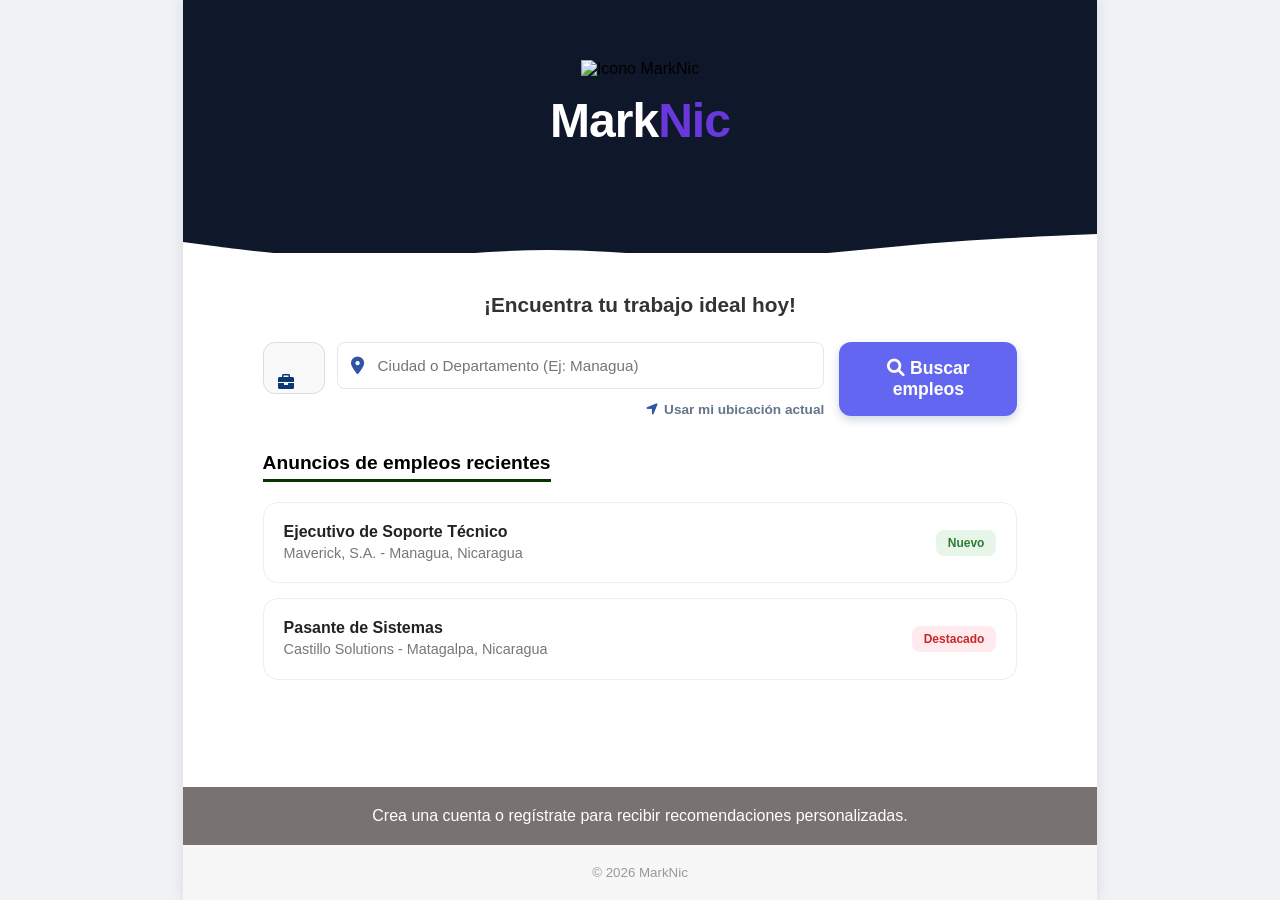
==== index.html @ 2aa92202 "update index.css and index.html to improve layout and styling for better user experience" ====
<html lang="es">

<head>
    <meta charset="UTF-8">
    <meta name="viewport" content="width=device-width, initial-scale=1.0">
    <title>MarkNic - Encuentra tu Empleo</title>
    <link rel="stylesheet" href="index.css">
    <link rel="stylesheet" href="https://cdnjs.cloudflare.com/ajax/libs/font-awesome/6.0.0-beta3/css/all.min.css">
</head>

<body>

    <div class="card-container">

        <div class="top-section">
            <div class="header-content">
                <img src="/MarkNic/Login/Logo Temp.png" alt="Icono MarkNic" class="world-icon">
                <h1 class="marknic-logo">
                    <span class="text-white">Mark</span><span class="text-purple">Nic</span>
                </h1>
            </div>

            <div class="curve-divider">
                <svg viewBox="0 0 1440 320" preserveAspectRatio="none">
                    <path fill="#ffffff"
                        d="M0,192L48,208C96,224,192,256,288,256C384,256,480,224,576,224C672,224,768,256,864,256C960,256,1056,224,1152,202.7C1248,181,1344,171,1392,165.3L1440,160L1440,320L1392,320C1344,320,1248,320,1152,320C1056,320,960,320,864,320C768,320,672,320,576,320C480,320,384,320,288,320C192,320,96,320,48,320L0,320Z">
                    </path>
                </svg>
            </div>
        </div>

        <div class="main-content">
            <h6 class="section-title">¡Encuentra tu trabajo ideal hoy!</h6>

            <form class="search-form" id="formBusqueda">
                
                <div class="search-inputs">
                    <div class="input-group">
                        <i class="fa fa-briefcase input-icon"></i>
                        <input type="text" id="cargo" placeholder="Cargo o área" required="">
                    </div>

                    <div style="width: 100%;">
                        <div style="position: relative; width: 100%;">
                            <i class="fas fa-map-marker-alt"
                                style="position: absolute; left: 14px; top: 50%; transform: translateY(-50%); color: #2e54a5; font-size: 1.1rem;"></i>

                            <input type="text" id="lugar" placeholder="Ciudad o Departamento (Ej: Managua)" required
                                autocomplete="off" oninput="filtrarDepartamentos()"
                                style="width: 100%; padding: 14px 15px 14px 40px; border: 1px solid #e2e8f0; border-radius: 8px; box-sizing: border-box; font-size: 0.95rem; outline: none;">

                            <ul id="sugerencias-lista"
                                style="display: none; position: absolute; top: 100%; left: 0; right: 0; background: white; border: 1px solid #e2e8f0; border-radius: 8px; max-height: 180px; overflow-y: auto; z-index: 1000; list-style: none; padding: 0; margin: 5px 0 0 0; box-shadow: 0 10px 15px -3px rgba(0,0,0,0.1);">
                            </ul>
                        </div>

                        <button type="button" onclick="obtenerUbicacion()"
                            style="background: transparent; color: #64748b; border: none; padding: 5px 0; margin-top: 8px; font-size: 0.85rem; font-weight: 600; cursor: pointer; width: 100%; display: flex; justify-content: flex-end; align-items: center; gap: 6px; transition: 0.3s;">
                            <i class="fas fa-location-arrow" style="color: #2e54a5;"></i> Usar mi ubicación actual
                        </button>
                    </div>


                </div>
                <button type="button" class="search-button" onclick="validarYEnviar()">
                    <i class="fa fa-search"></i> Buscar empleos
                </button>
            </form>

            <div class="extra-content">
                <div class="recent-jobs">
                    <h3>Anuncios de empleos recientes</h3>

                    <div class="job-card">
                        <div class="job-info">
                            <a href="/Inicio/2. indexoferta1.html" style="text-decoration: none; color: inherit;">
                                <strong>Ejecutivo de Soporte Técnico</strong>
                                <p>Maverick, S.A. - Managua, Nicaragua</p>
                            </a>
                        </div>
                        <span class="job-badge bg-new">Nuevo</span>
                    </div>

                    <div class="job-card">
                        <div class="job-info">
                            <a href="/Inicio/3. indexoferta2.html" style="text-decoration: none; color: inherit;">
                                <strong>Pasante de Sistemas</strong>
                                <p>Castillo Solutions - Matagalpa, Nicaragua</p>
                            </a>
                        </div>
                        <span class="job-badge bg-urgent">Destacado</span>
                    </div>
                </div>
            </div>
        </div>

        <div class="info-banner">
            <p>Crea una cuenta o regístrate para recibir recomendaciones personalizadas.</p>
        </div>

        <footer>
            <small>© 2026 MarkNic</small>
        </footer>
    </div>

    <script src="/Login/5. Valibusq.js"></script>

</body>

</html>
---- index.css ----
/* --- ESTILOS GENERALES --- */
* {
    box-sizing: border-box;
    margin: 0;
    padding: 0;
}

html, body {
    font-family: 'Segoe UI', Arial, sans-serif;
    background-color: #f0f2f5;
    display: flex;
    justify-content: center;
    min-height: 100vh;
}

.card-container {
    width: 100%;
    /* Quitamos el max-width de 414px para que crezca en PC */
    max-width: 1000px; 
    background-color: #ffffff;
    min-height: 100vh;
    display: flex;
    flex-direction: column;
    position: relative;
    box-shadow: 0 0 15px rgba(0,0,0,0.1);
}

/* --- ZONA VERDE (TOP) --- */
.top-section {
    background-color: #0F172A; 
    padding: 60px 20px 100px 20px;
    text-align: center;
    position: relative;
}

.world-icon {
    max-width: 130px;
    height: auto;
    margin-bottom: 15px;
}

.marknic-logo {
    font-size: 3rem;
    font-weight: 800;
    margin-bottom: 25px;
    letter-spacing: -1px;
}
.text-white { color: #ffffff; }
.text-purple { color: #6938dc; }

.curve-divider {
    position: absolute;
    bottom: -1px;
    left: 0;
    width: 100%;
    height: 80px;
    z-index: 1;
}
.curve-divider svg {
    width: 100%;
    height: 100%;
    display: block;
}

/* --- ZONA BLANCA (CONTENIDO) --- */
.main-content {
    padding: 20px 40px 60px 40px;
    flex-grow: 1;
    z-index: 5;
    margin-top: -20px;
    background-color: #ffffff;
}

.section-title {
    font-size: 1.3rem;
    color: #333;
    margin-bottom: 25px;
    text-align: center;
    font-weight: 600;
}

/* FORMULARIO RESPONSIVO */
.search-form {
    display: flex;
    flex-direction: column;
    gap: 15px;
    max-width: 800px;
    margin: 0 auto 30px auto;
}

.search-inputs {
    display: flex;
    flex-direction: column;
    gap: 12px;
    width: 100%;
}

.input-group {
    position: relative;
    flex: 1;
    width: 100%;
}
.input-icon {
    position: absolute;
    left: 15px;
    top: 50%;
    transform: translateY(-50%);
    color: #0d3876;
}
.input-group input {
    width: 100%;
    padding: 16px 15px 16px 45px;
    border: 1px solid #ddd;
    border-radius: 12px;
    font-size: 1rem;
    background: #f9f9f9;
}

.search-button {
    width: 100%;
    padding: 18px;
    background-color: #6366f1;
    color: white;
    border: none;
    border-radius: 12px;
    font-size: 1.1rem;
    font-weight: bold;
    box-shadow: 0 4px 10px rgba(13, 56, 118, 0.2);
    cursor: pointer;
}

/* CATEGORÍAS */
/* */
.categories-grid .cat-item {
    text-decoration: none;
    display: inline-flex;
    align-items: center;
    gap: 8px;
    padding: 10px 20px;
    border-radius: 50px;
    font-size: 14px;
    font-weight: 600;
    color: white;
    transition: all 0.3s ease;
    margin-bottom: 5px;
}

/* Colores  */
.categories-grid .cat-item.it { background-color: #2e7d32; }
.categories-grid .cat-item.pasante { background-color: #455a64; }
.categories-grid .cat-item.electrica { background-color: #2563eb; }
.categories-grid .cat-item.ventas { background-color: #6b21a8; }

/* Efecto visual al pasar el mouse */
.categories-grid .cat-item:hover {
    transform: translateY(-2px);
    filter: brightness(1.1);
    box-shadow: 0 4px 10px rgba(0,0,0,0.2);
}

/* TARJETAS DE EMPLEO */
.recent-jobs h3 {
    font-size: 1.2rem;
    border-bottom: 3px solid #083300;
    display: inline-block;
    margin-bottom: 20px;
    padding-bottom: 5px;
}
.job-card {
    display: flex;
    justify-content: space-between;
    align-items: center;
    padding: 20px;
    border: 1px solid #eee;
    border-radius: 15px;
    margin-bottom: 15px;
    transition: 0.3s;
    background-color: #ffffff;
    gap: 15px;
}
.job-card:hover { box-shadow: 0 5px 15px rgba(0,0,0,0.05); }
.job-info { flex: 1;}

.job-info strong { font-size: 1rem; color: #222; display: block;}
.job-info p { font-size: 0.9rem; color: #777; margin-top: 4px; line-height: 1.2;}
.job-badge { font-size: 0.75rem; padding: 6px 12px; border-radius: 8px; font-weight: bold; white-space: nowrap; }
.bg-new { background: #e8f5e9; color: #2e7d32; }
.bg-urgent { background: #ffebee; color: #c62828; }

/* FOOTER */
.info-banner {
    background: #787272;
    color: white;
    padding: 20px;
    text-align: center;
    margin-top: 20px;
}
footer {
    padding: 20px;
    text-align: center;
    color: #999;
    background: #f7f7f7;
}

/* =========================================
   MEDIA QUERIES (PARA PC Y TABLETS)
   ========================================= */
@media (min-width: 768px) {
    /* En PC, ponemos los inputs en una sola fila */
    .search-inputs {
        flex-direction: row;
    }
    
    .search-form {
        flex-direction: row;
        align-items: flex-start;
    }
    
    .search-button {
        width: auto;
        padding: 16px 30px;
    }

    .main-content {
        padding: 40px 80px;
    }
}
/*
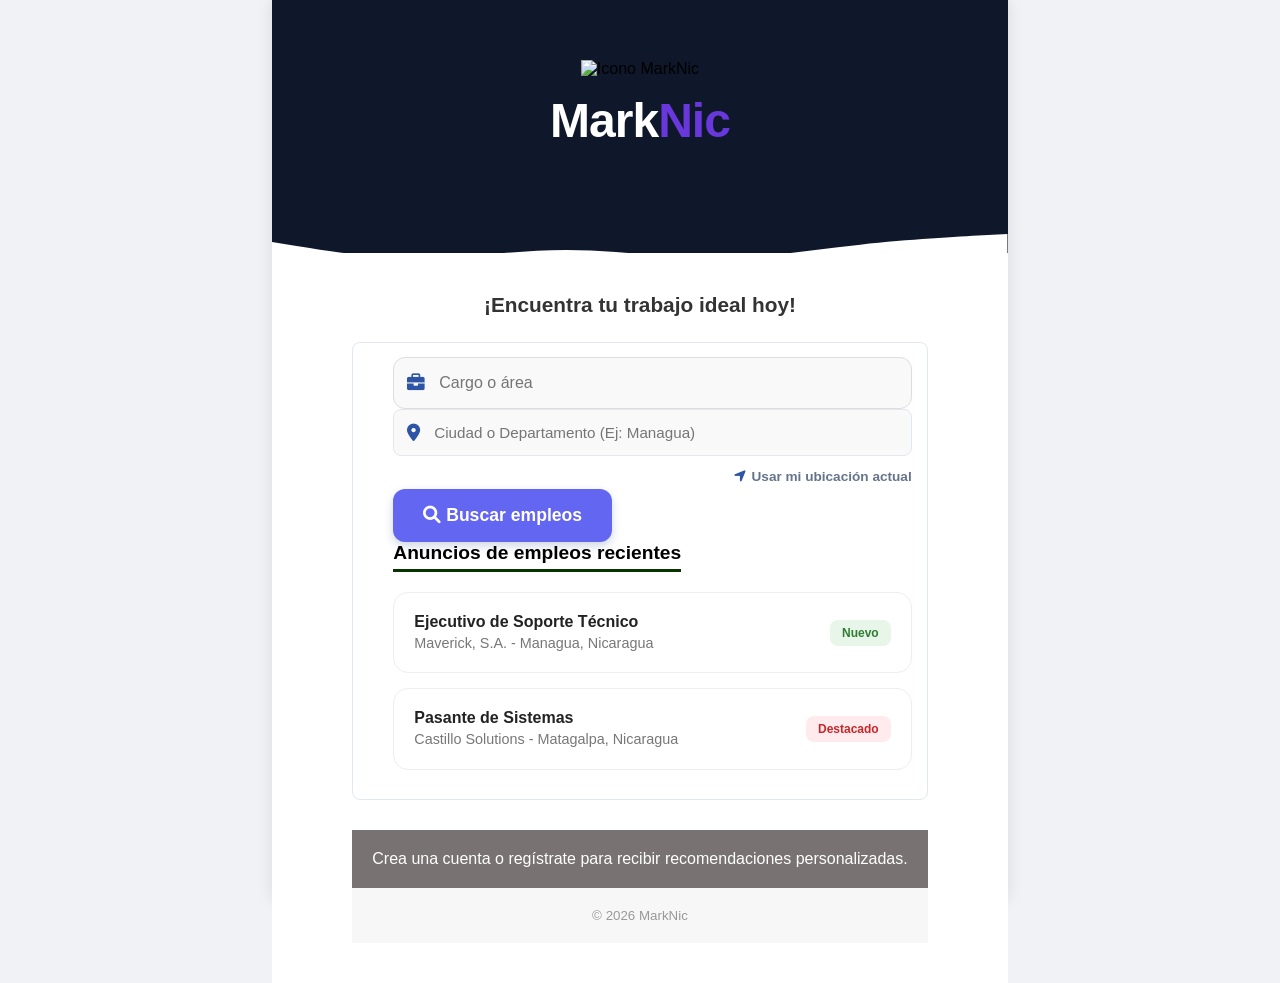
==== commit 812b73d6: "update index.css and index.html to improve layout and styling for better user experience" ====
--- a/index.html
+++ b/index.html
@@ -33,38 +33,38 @@
             <h6 class="section-title">¡Encuentra tu trabajo ideal hoy!</h6>
 
             <form class="search-form" id="formBusqueda">
-                
+
                 <div class="search-inputs">
                     <div class="input-group">
-                        <i class="fa fa-briefcase input-icon"></i>
-                        <input type="text" id="cargo" placeholder="Cargo o área" required="">
-                    </div>
+                        <i class="fa fa-briefcase input-icon"
+                            style="position: absolute; left: 14px; top: 20%; transform: translateY(-50%); color: #2e54a5; font-size: 1.1rem;"></i></i>
+                        <input type="text" id="cargo" placeholder="Cargo o área" required="" </div>
 
-                    <div style="width: 100%;">
-                        <div style="position: relative; width: 100%;">
-                            <i class="fas fa-map-marker-alt"
-                                style="position: absolute; left: 14px; top: 50%; transform: translateY(-50%); color: #2e54a5; font-size: 1.1rem;"></i>
+                        <div style="width: 100%;">
+                            <div style="position: relative; width: 100%;">
+                                <i class="fas fa-map-marker-alt"
+                                    style="position: absolute; left: 14px; top: 50%; transform: translateY(-50%); color: #2e54a5; font-size: 1.1rem;"></i>
 
-                            <input type="text" id="lugar" placeholder="Ciudad o Departamento (Ej: Managua)" required
-                                autocomplete="off" oninput="filtrarDepartamentos()"
-                                style="width: 100%; padding: 14px 15px 14px 40px; border: 1px solid #e2e8f0; border-radius: 8px; box-sizing: border-box; font-size: 0.95rem; outline: none;">
+                                <input type="text" id="lugar" placeholder="Ciudad o Departamento (Ej: Managua)" required
+                                    autocomplete="off" oninput="filtrarDepartamentos()"
+                                    style="width: 100%; padding: 14px 15px 14px 40px; border: 1px solid #e2e8f0; border-radius: 8px; box-sizing: border-box; font-size: 0.95rem; outline: none;">
 
-                            <ul id="sugerencias-lista"
-                                style="display: none; position: absolute; top: 100%; left: 0; right: 0; background: white; border: 1px solid #e2e8f0; border-radius: 8px; max-height: 180px; overflow-y: auto; z-index: 1000; list-style: none; padding: 0; margin: 5px 0 0 0; box-shadow: 0 10px 15px -3px rgba(0,0,0,0.1);">
-                            </ul>
+                                <ul id="sugerencias-lista"
+                                    style="display: none; position: absolute; top: 100%; left: 0; right: 0; background: white; border: 1px solid #e2e8f0; border-radius: 8px; max-height: 180px; overflow-y: auto; z-index: 1000; list-style: none; padding: 0; margin: 5px 0 0 0; box-shadow: 0 10px 15px -3px rgba(0,0,0,0.1);">
+                                </ul>
+                            </div>
+
+                            <button type="button" onclick="obtenerUbicacion()"
+                                style="background: transparent; color: #64748b; border: none; padding: 5px 0; margin-top: 8px; font-size: 0.85rem; font-weight: 600; cursor: pointer; width: 100%; display: flex; justify-content: flex-end; align-items: center; gap: 6px; transition: 0.3s;">
+                                <i class="fas fa-location-arrow" style="color: #2e54a5;"></i> Usar mi ubicación actual
+                            </button>
                         </div>
 
-                        <button type="button" onclick="obtenerUbicacion()"
-                            style="background: transparent; color: #64748b; border: none; padding: 5px 0; margin-top: 8px; font-size: 0.85rem; font-weight: 600; cursor: pointer; width: 100%; display: flex; justify-content: flex-end; align-items: center; gap: 6px; transition: 0.3s;">
-                            <i class="fas fa-location-arrow" style="color: #2e54a5;"></i> Usar mi ubicación actual
-                        </button>
+
                     </div>
-
-
-                </div>
-                <button type="button" class="search-button" onclick="validarYEnviar()">
-                    <i class="fa fa-search"></i> Buscar empleos
-                </button>
+                    <button type="button" class="search-button" onclick="validarYEnviar()">
+                        <i class="fa fa-search"></i> Buscar empleos
+                    </button>
             </form>
 
             <div class="extra-content">
--- a/index.css
+++ b/index.css
@@ -89,10 +89,23 @@
 }
 
 .search-inputs {
-    display: flex;
+
+ width: 100%; 
+ padding: 14px 15px 14px 40px; 
+ border: 1px solid #e2e8f0; 
+ border-radius: 8px; 
+ box-sizing: border-box; 
+ font-size: 0.95rem;
+  outline: none;
+  flex: 1;
+
+
+    /* display: flex;
     flex-direction: column;
     gap: 12px;
     width: 100%;
+    flex: 1;
+    width: 100%; */
 }
 
 .input-group {
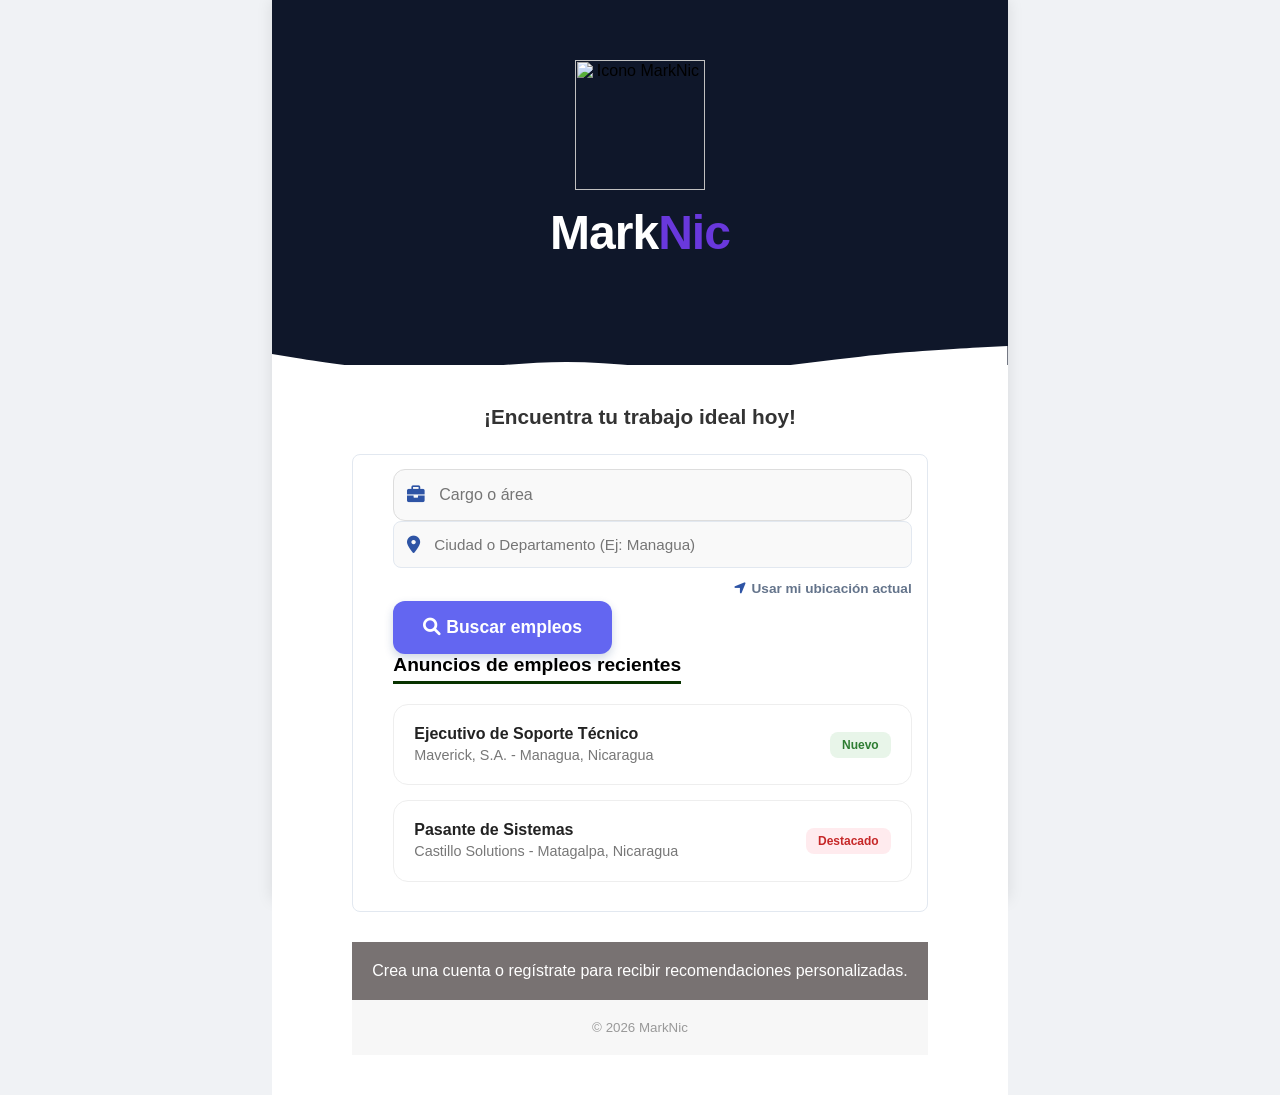
==== commit 28f9e61d: "sss" ====
--- a/index.html
+++ b/index.html
@@ -14,7 +14,7 @@
 
         <div class="top-section">
             <div class="header-content">
-                <img src="/MarkNic/Login/Logo Temp.png" alt="Icono MarkNic" class="world-icon">
+                <img src="/MarkNic/Login/Marknic.png" alt="Icono MarkNic" class="world-icon">
                 <h1 class="marknic-logo">
                     <span class="text-white">Mark</span><span class="text-purple">Nic</span>
                 </h1>
--- a/index.css
+++ b/index.css
@@ -34,9 +34,11 @@
 }
 
 .world-icon {
-    max-width: 130px;
-    height: auto;
+    max-width: 100%;
+    width: 130px;
+    height: 130px;
     margin-bottom: 15px;
+    z-index: 10;
 }
 
 .marknic-logo {
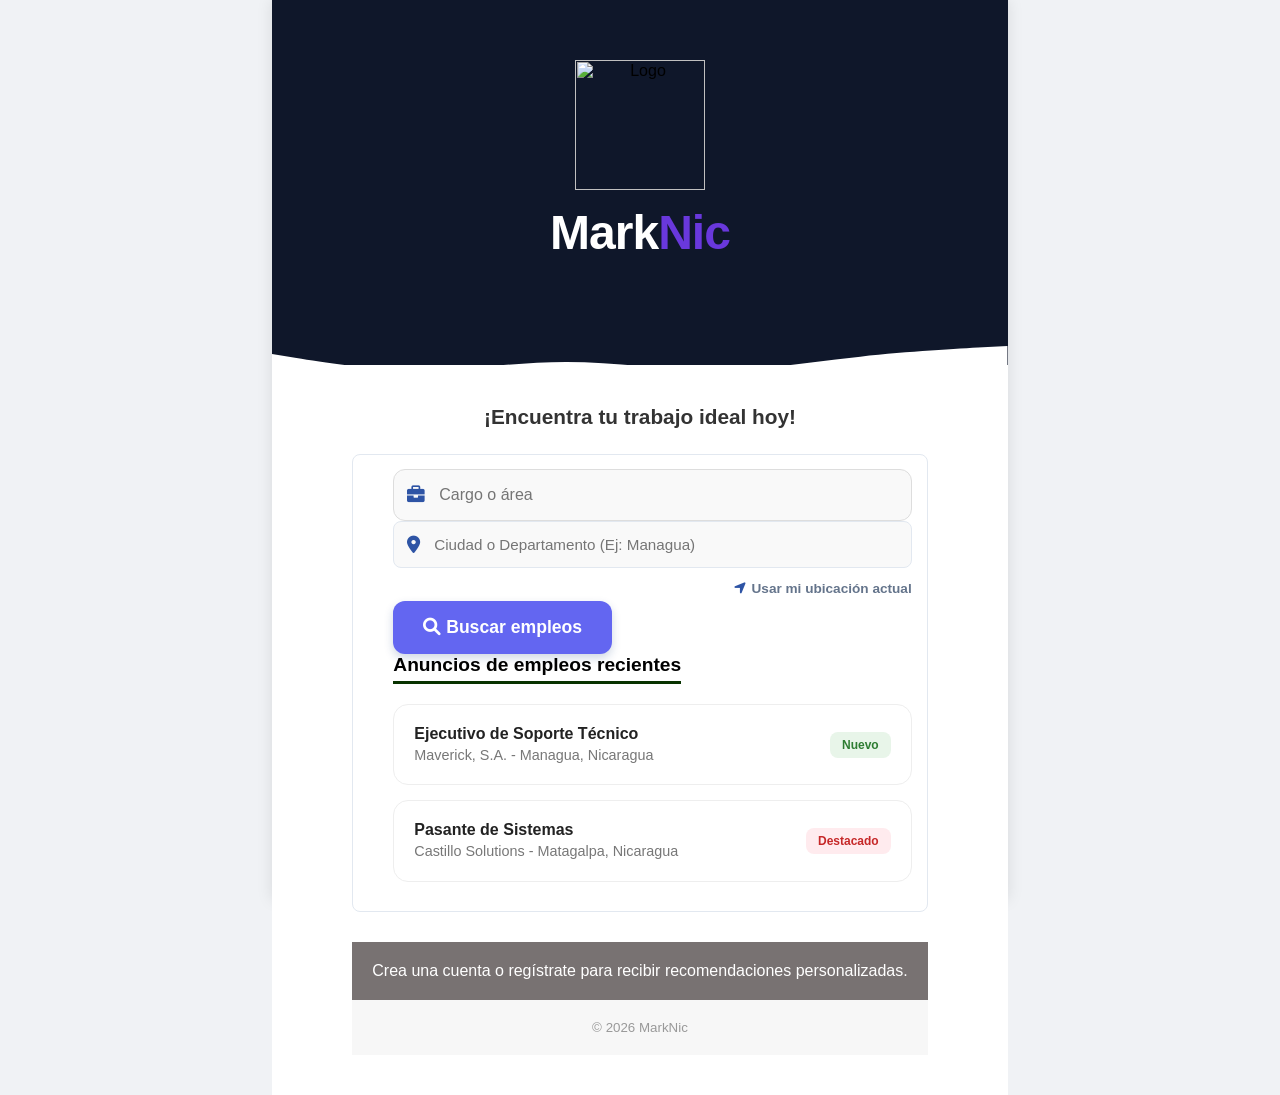
==== commit 2a5e532f: "sss" ====
--- a/index.html
+++ b/index.html
@@ -14,7 +14,7 @@
 
         <div class="top-section">
             <div class="header-content">
-                <img src="/MarkNic/Login/Marknic.png" alt="Icono MarkNic" class="world-icon">
+                <img src="/MarkNic/Login/Marknic.png" alt="Logo" class="world-icon">
                 <h1 class="marknic-logo">
                     <span class="text-white">Mark</span><span class="text-purple">Nic</span>
                 </h1>
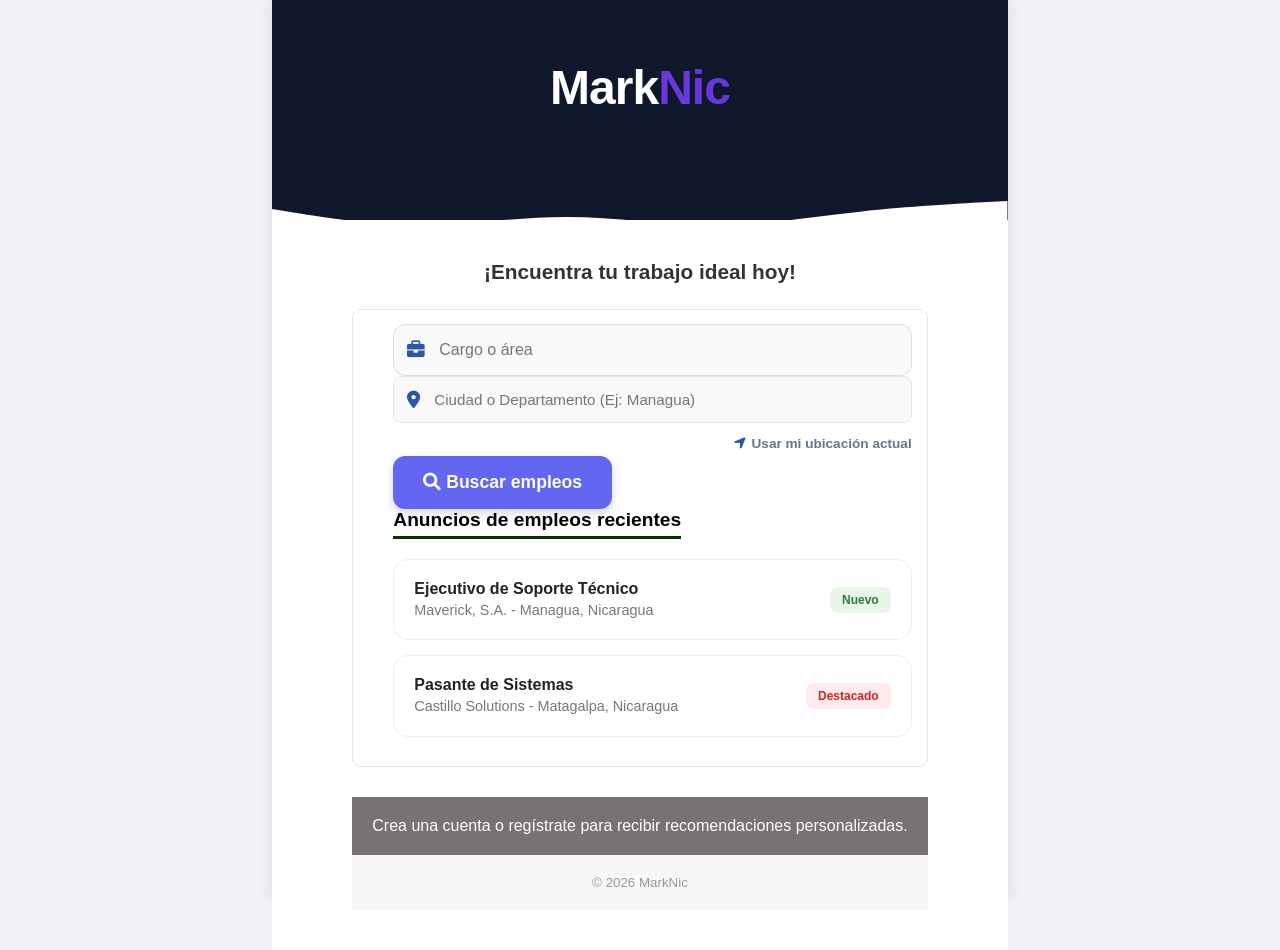
==== commit 8b64c067: "ssss" ====
--- a/index.html
+++ b/index.html
@@ -14,7 +14,6 @@
 
         <div class="top-section">
             <div class="header-content">
-                <img src="/MarkNic/Login/Marknic.png" alt="Logo" class="world-icon">
                 <h1 class="marknic-logo">
                     <span class="text-white">Mark</span><span class="text-purple">Nic</span>
                 </h1>
--- a/index.css
+++ b/index.css
@@ -33,13 +33,6 @@
     position: relative;
 }
 
-.world-icon {
-    max-width: 100%;
-    width: 130px;
-    height: 130px;
-    margin-bottom: 15px;
-    z-index: 10;
-}
 
 .marknic-logo {
     font-size: 3rem;
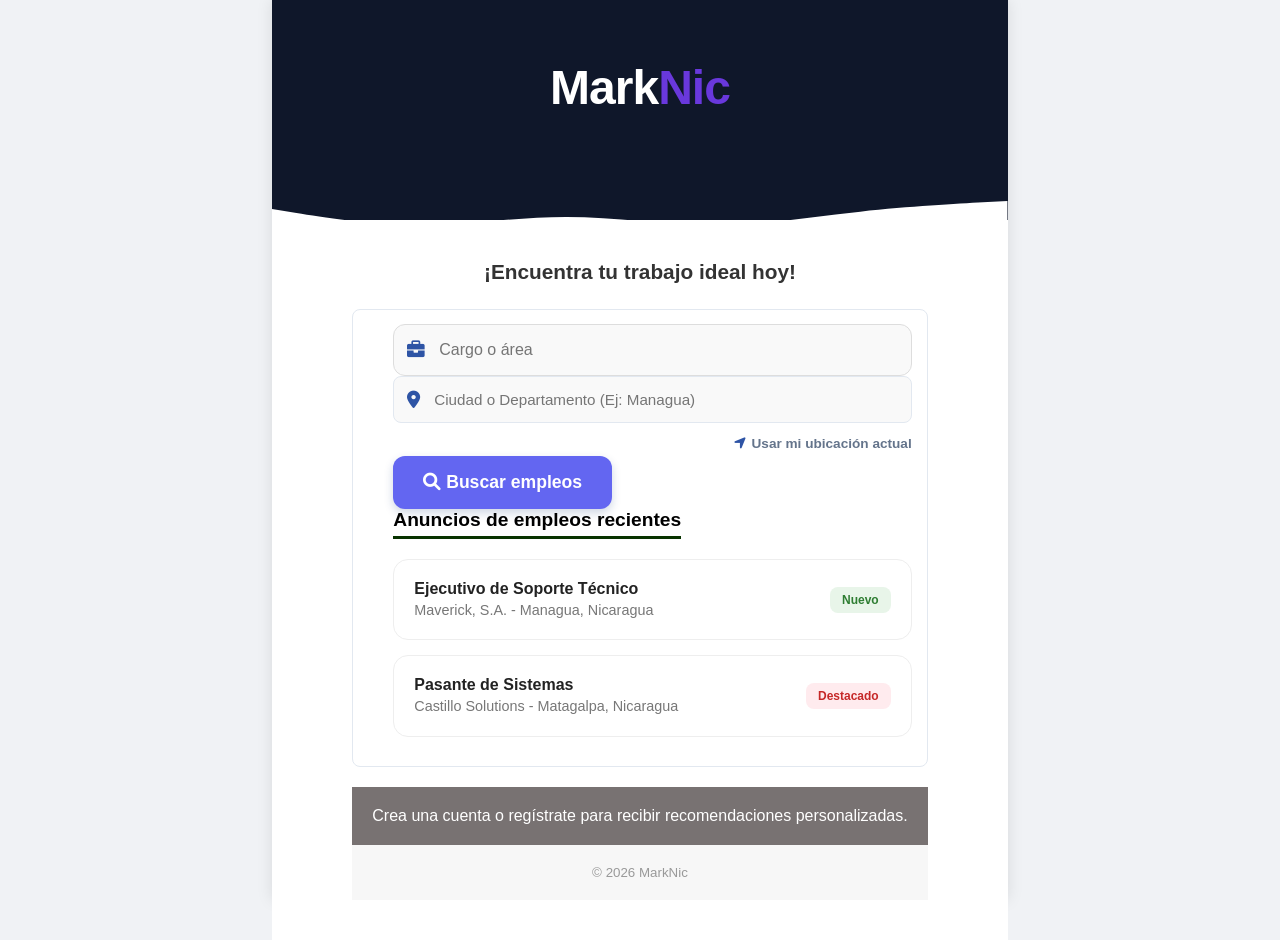
==== commit a858e73c: "sss" ====
--- a/index.html
+++ b/index.html
@@ -61,9 +61,11 @@
 
 
                     </div>
+                    <div>
                     <button type="button" class="search-button" onclick="validarYEnviar()">
                         <i class="fa fa-search"></i> Buscar empleos
                     </button>
+                    </div>
             </form>
 
             <div class="extra-content">
--- a/index.css
+++ b/index.css
@@ -78,17 +78,19 @@
 .search-form {
     display: flex;
     flex-direction: column;
-    gap: 15px;
+    gap: 20px;
     max-width: 800px;
-    margin: 0 auto 30px auto;
+    width: 100%;
 }
 
 .search-inputs {
-
+    flex-direction: column;
+    flex: 1;
  width: 100%; 
  padding: 14px 15px 14px 40px; 
  border: 1px solid #e2e8f0; 
  border-radius: 8px; 
+ gap: 16px;
  box-sizing: border-box; 
  font-size: 0.95rem;
   outline: none;
@@ -126,7 +128,7 @@
 
 .search-button {
     width: 100%;
-    padding: 18px;
+    padding: 16px;
     background-color: #6366f1;
     color: white;
     border: none;
